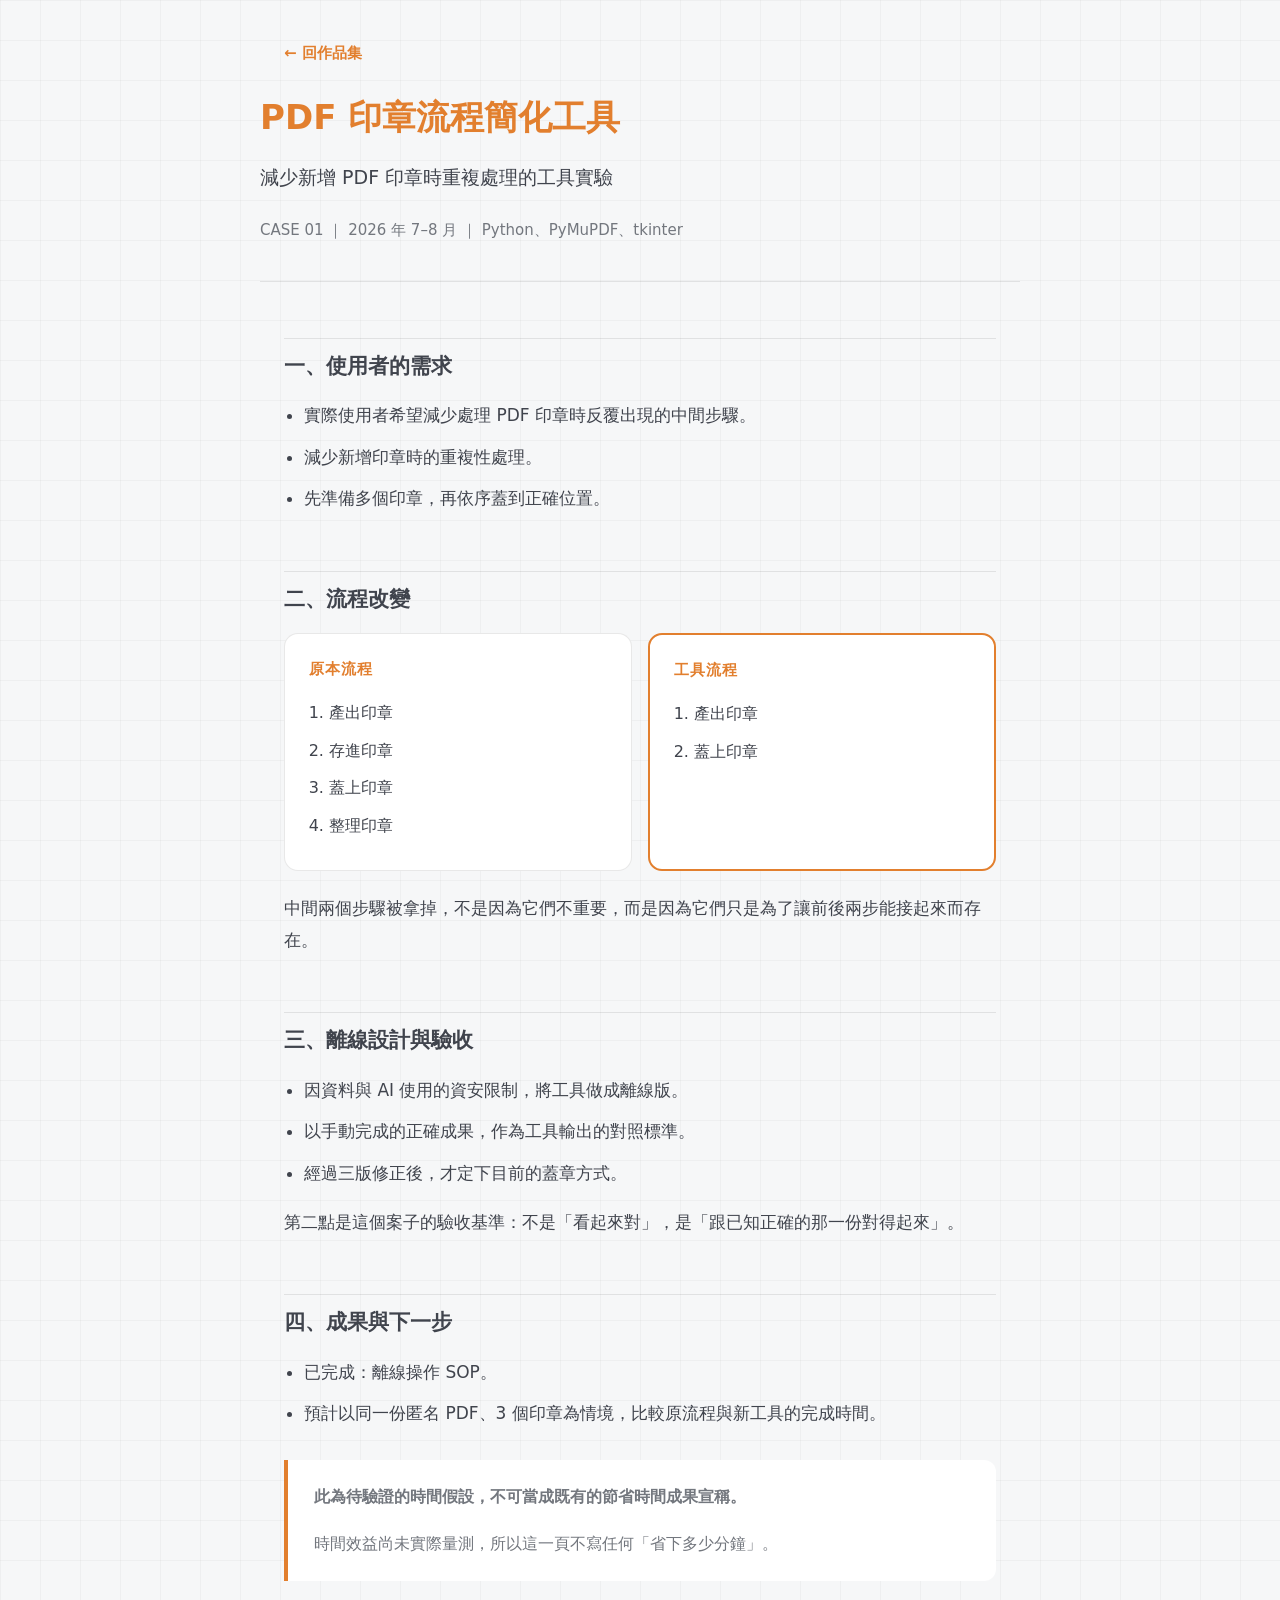
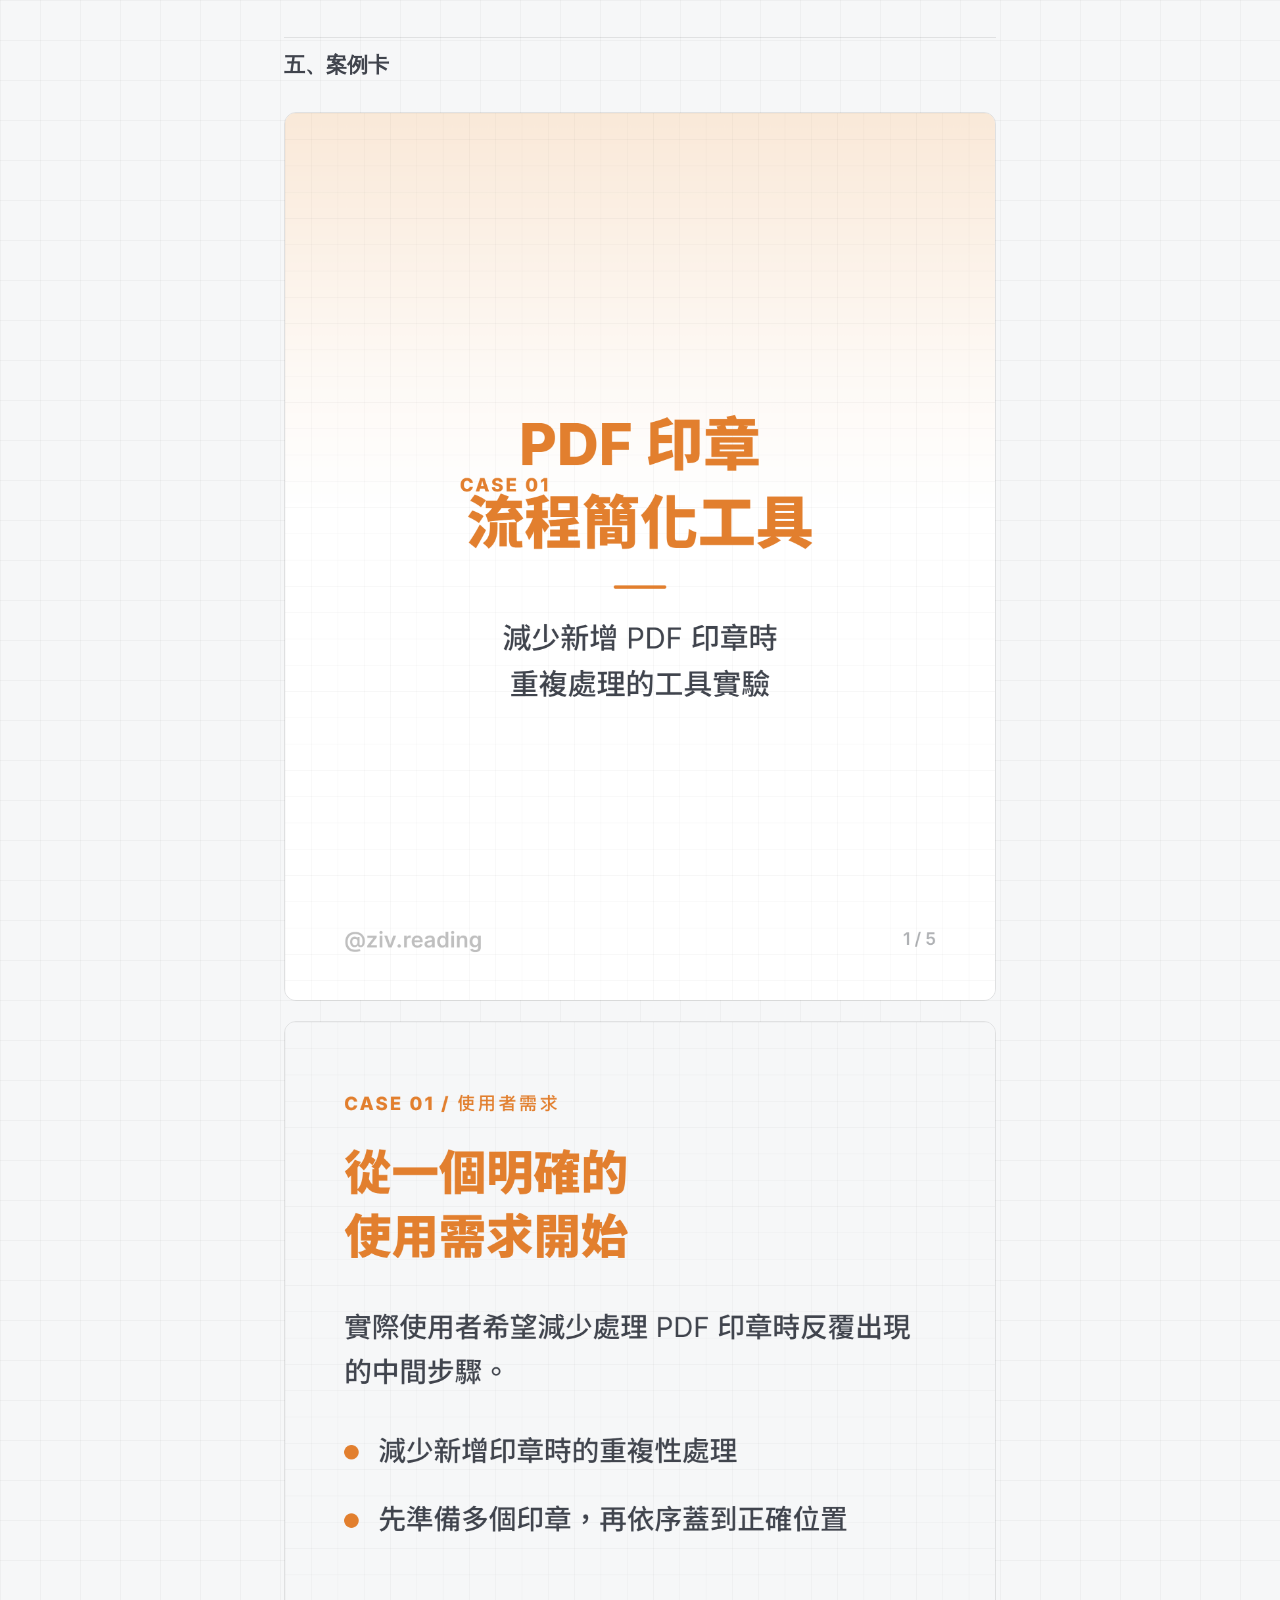
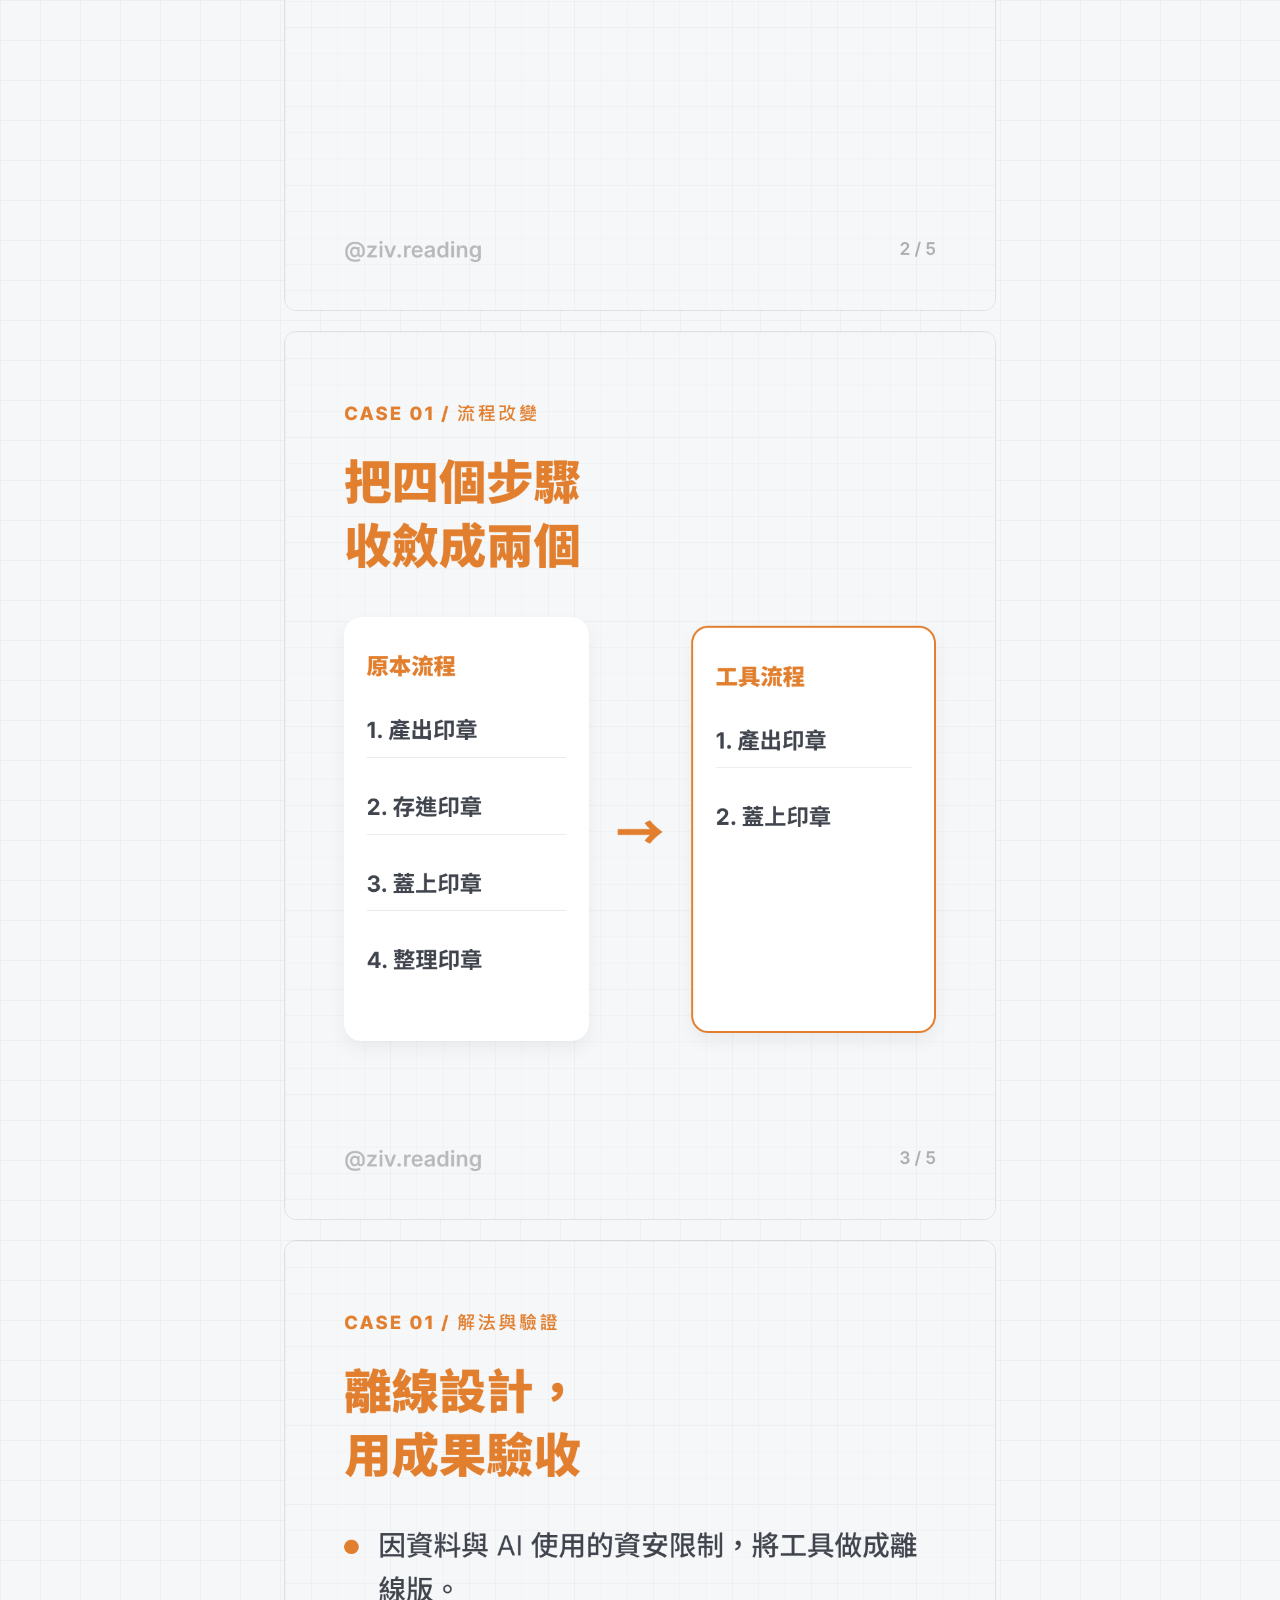
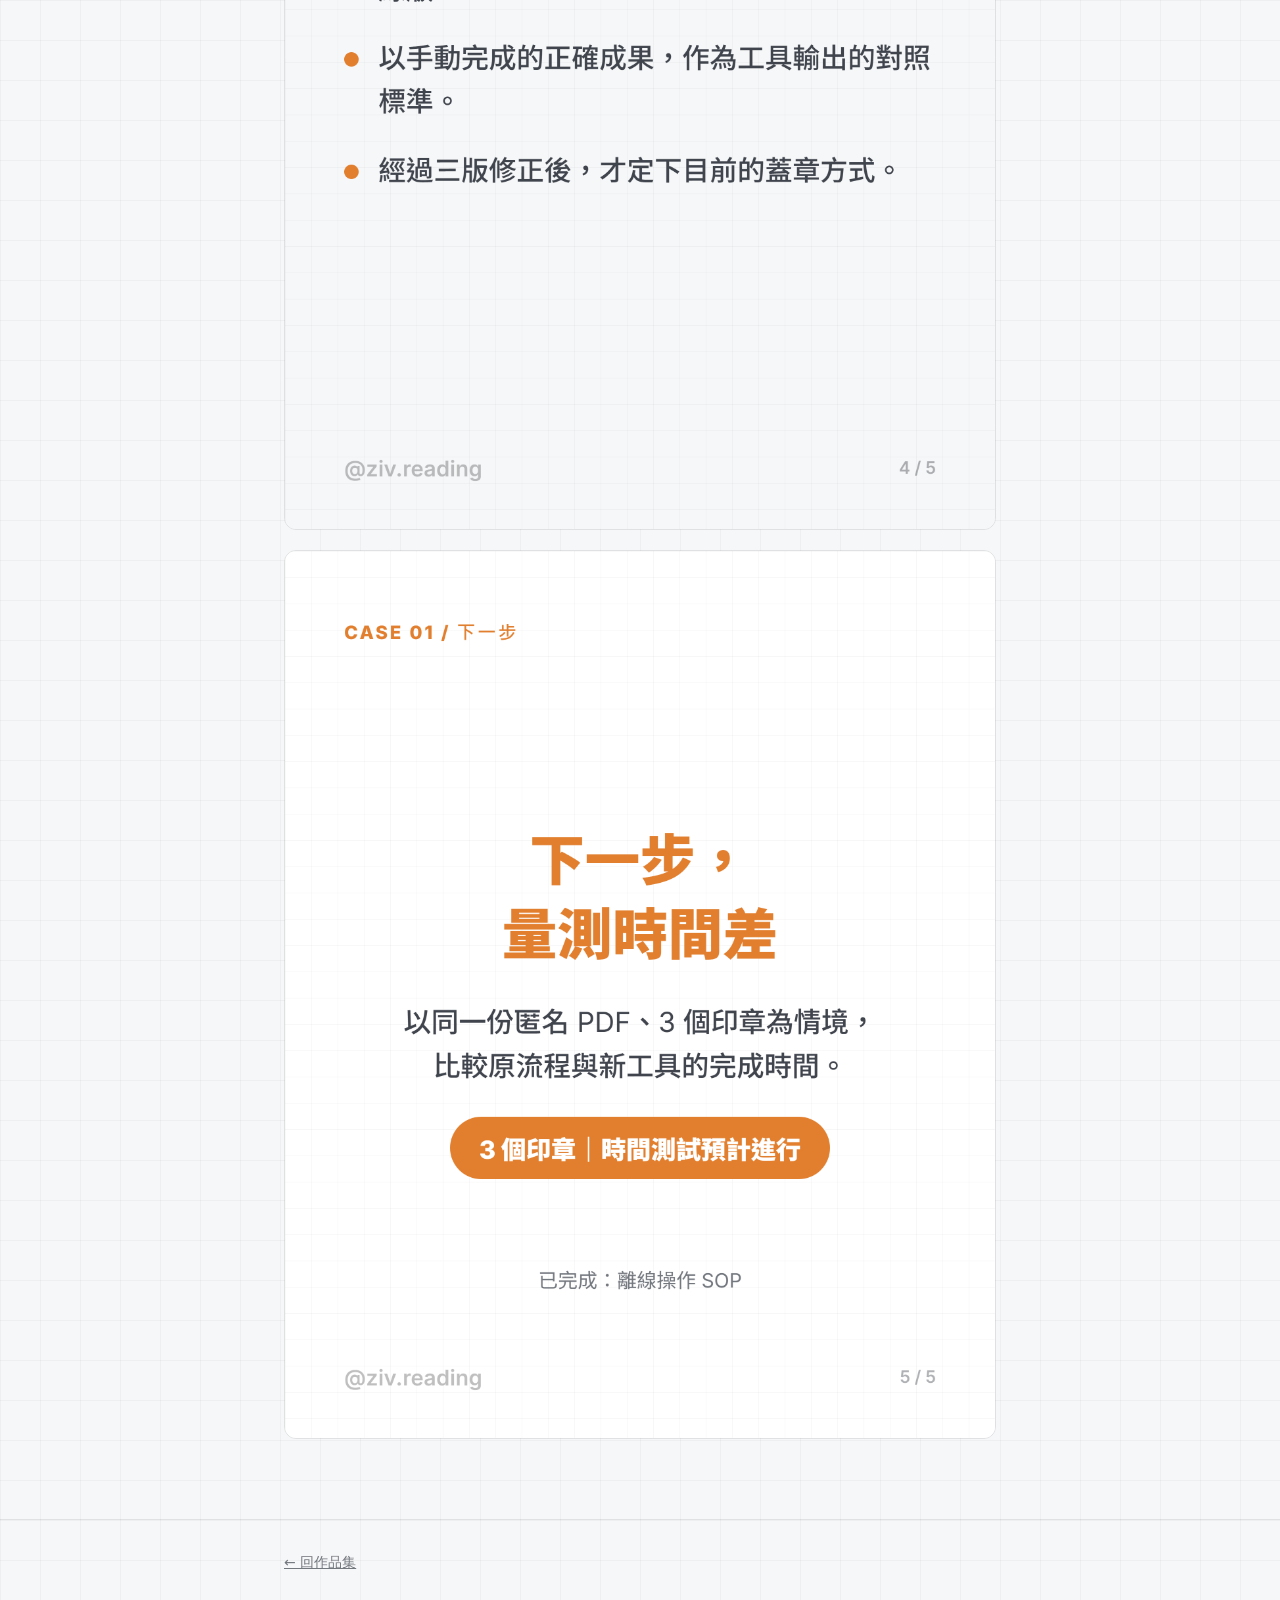
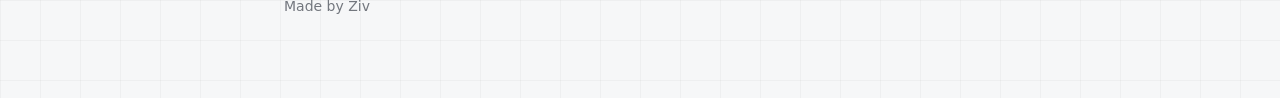
==== pdf-stamp.html @ 0f271b40 "site: 工具作品集首版 — 首頁 + CASE 01 PDF 印章流程簡化工具 第一版刻意只放一支工具，讓網站先真的上線。 內容全部取自已脫敏的案例卡文字（output/2026-08-08-PD" ====
<!DOCTYPE html>
<html lang="zh-Hant">
<head>
<meta charset="utf-8">
<meta name="viewport" content="width=device-width, initial-scale=1">
<title>PDF 印章流程簡化工具｜Ziv 工具作品集</title>
<meta name="description" content="減少新增 PDF 印章時重複處理的工具實驗：需求、流程改變、離線設計與驗收方式。">
<link rel="stylesheet" href="styles.css">
</head>
<body>

<div class="wrap">
  <a class="back" href="index.html">← 回作品集</a>
</div>

<header class="wrap art-head">
  <h1 class="art-title">PDF 印章流程簡化工具</h1>
  <p class="art-sub">減少新增 PDF 印章時重複處理的工具實驗</p>
  <p class="art-meta">CASE 01 ｜ 2026 年 7–8 月 ｜ Python、PyMuPDF、tkinter</p>
</header>

<main class="wrap">

  <h2>一、使用者的需求</h2>
  <ul>
    <li>實際使用者希望減少處理 PDF 印章時反覆出現的中間步驟。</li>
    <li>減少新增印章時的重複性處理。</li>
    <li>先準備多個印章，再依序蓋到正確位置。</li>
  </ul>

  <h2>二、流程改變</h2>
  <div class="flow-pair">
    <div class="flow-box">
      <h3>原本流程</h3>
      <ol>
        <li>產出印章</li>
        <li>存進印章</li>
        <li>蓋上印章</li>
        <li>整理印章</li>
      </ol>
    </div>
    <div class="flow-box now">
      <h3>工具流程</h3>
      <ol>
        <li>產出印章</li>
        <li>蓋上印章</li>
      </ol>
    </div>
  </div>
  <p>中間兩個步驟被拿掉，不是因為它們不重要，而是因為它們只是為了讓前後兩步能接起來而存在。</p>

  <h2>三、離線設計與驗收</h2>
  <ul>
    <li>因資料與 AI 使用的資安限制，將工具做成離線版。</li>
    <li>以手動完成的正確成果，作為工具輸出的對照標準。</li>
    <li>經過三版修正後，才定下目前的蓋章方式。</li>
  </ul>
  <p>第二點是這個案子的驗收基準：不是「看起來對」，是「跟已知正確的那一份對得起來」。</p>

  <h2>四、成果與下一步</h2>
  <ul>
    <li>已完成：離線操作 SOP。</li>
    <li>預計以同一份匿名 PDF、3 個印章為情境，比較原流程與新工具的完成時間。</li>
  </ul>

  <div class="caveat">
    <p><strong>此為待驗證的時間假設，不可當成既有的節省時間成果宣稱。</strong></p>
    <p>時間效益尚未實際量測，所以這一頁不寫任何「省下多少分鐘」。</p>
  </div>

  <h2>五、案例卡</h2>
  <div class="cards">
    <img src="cards/01-cover.png" alt="封面：PDF 印章流程簡化工具" loading="lazy">
    <img src="cards/02-needs.png" alt="使用者需求" loading="lazy">
    <img src="cards/03-flow.png" alt="流程改變：四步縮成兩步" loading="lazy">
    <img src="cards/04-verify.png" alt="解法與驗證" loading="lazy">
    <img src="cards/05-next.png" alt="成果與下一步" loading="lazy">
  </div>

</main>

<footer class="site-foot">
  <div class="wrap">
    <p><a href="index.html">← 回作品集</a></p>
    <p>Made by Ziv</p>
  </div>
</footer>

</body>
</html>
---- styles.css ----
/* 作品集網站｜橘白格線
   視覺沿用 2026-08-08 PDF 印章案例卡 (theme.css) */

:root {
  --orange: #E27F2E;
  --ink: #40444D;
  --muted: #73777e;
  --paper: #F6F7F8;
  --line: rgba(0, 0, 0, .09);
  --grid: rgba(0, 0, 0, .03);
  --max: 760px;
}

* { box-sizing: border-box; }

html { -webkit-text-size-adjust: 100%; }

body {
  margin: 0;
  background: var(--paper);
  background-image:
    linear-gradient(var(--grid) 1px, transparent 1px),
    linear-gradient(90deg, var(--grid) 1px, transparent 1px);
  background-size: 40px 40px;
  color: var(--ink);
  font-family: system-ui, -apple-system, "Segoe UI", "Noto Sans TC",
               "Microsoft JhengHei", sans-serif;
  font-size: 17px;
  line-height: 1.85;
}

.wrap { max-width: var(--max); margin: 0 auto; padding: 0 24px; }

/* ---------- header ---------- */

.site-head {
  padding: 64px 0 40px;
  border-bottom: 1px solid var(--line);
}

.site-name {
  margin: 0;
  color: var(--orange);
  font-size: 15px;
  font-weight: 800;
  letter-spacing: .16em;
}

.site-lead {
  margin: 26px 0 0;
  font-size: 25px;
  font-weight: 700;
  line-height: 1.6;
}

.site-sub {
  margin: 16px 0 0;
  color: var(--muted);
  font-size: 16px;
}

/* ---------- case list ---------- */

.section-label {
  margin: 56px 0 20px;
  color: var(--orange);
  font-size: 13px;
  font-weight: 800;
  letter-spacing: .16em;
}

.case {
  display: block;
  padding: 28px 30px;
  border: 1px solid var(--line);
  border-left: 4px solid var(--orange);
  border-radius: 14px;
  background: #fff;
  color: inherit;
  text-decoration: none;
  box-shadow: 0 10px 24px rgba(0, 0, 0, .04);
  transition: transform .15s ease, box-shadow .15s ease;
}

.case:hover,
.case:focus-visible {
  transform: translateY(-2px);
  box-shadow: 0 16px 32px rgba(0, 0, 0, .08);
}

.case-no { color: var(--orange); font-size: 13px; font-weight: 800; letter-spacing: .12em; }
.case-title { margin: 10px 0 0; font-size: 22px; font-weight: 800; line-height: 1.5; }
.case-desc { margin: 12px 0 0; color: var(--muted); font-size: 16px; }
.case-more { margin: 18px 0 0; color: var(--orange); font-size: 15px; font-weight: 700; }

.pending {
  margin: 20px 0 0;
  padding: 20px 24px;
  border: 1px dashed var(--line);
  border-radius: 14px;
  color: var(--muted);
  font-size: 15px;
}

/* ---------- article ---------- */

.back {
  display: inline-block;
  margin: 40px 0 0;
  color: var(--orange);
  font-size: 15px;
  font-weight: 700;
  text-decoration: none;
}

.back:hover { text-decoration: underline; }

.art-head { padding: 26px 0 36px; border-bottom: 1px solid var(--line); }
.art-title { margin: 0; color: var(--orange); font-size: 34px; font-weight: 900; line-height: 1.4; }
.art-sub { margin: 18px 0 0; font-size: 19px; font-weight: 500; }
.art-meta { margin: 22px 0 0; color: var(--muted); font-size: 15px; }

h2 {
  margin: 56px 0 18px;
  padding-top: 12px;
  border-top: 1px solid var(--line);
  font-size: 21px;
  font-weight: 800;
  line-height: 1.5;
}

p { margin: 0 0 18px; }

ul { margin: 0 0 18px; padding-left: 20px; }
li { margin: 0 0 10px; }

strong { font-weight: 800; }

.flow-pair {
  display: grid;
  grid-template-columns: 1fr 1fr;
  gap: 16px;
  margin: 0 0 22px;
}

.flow-box {
  padding: 22px 24px;
  border: 1px solid var(--line);
  border-radius: 14px;
  background: #fff;
}

.flow-box.now { border: 2px solid var(--orange); }
.flow-box h3 { margin: 0 0 14px; color: var(--orange); font-size: 15px; font-weight: 800; letter-spacing: .06em; }
.flow-box ol { margin: 0; padding-left: 20px; font-size: 16px; }
.flow-box li { margin: 0 0 8px; }

.cards { margin: 30px 0 0; }

.cards img {
  display: block;
  width: 100%;
  height: auto;
  margin: 0 0 20px;
  border: 1px solid var(--line);
  border-radius: 12px;
}

.caveat {
  margin: 30px 0 0;
  padding: 22px 26px;
  border-left: 4px solid var(--orange);
  border-radius: 0 12px 12px 0;
  background: #fff;
  color: var(--muted);
  font-size: 16px;
}

.caveat p:last-child { margin-bottom: 0; }

/* ---------- footer ---------- */

.site-foot {
  margin: 80px 0 0;
  padding: 30px 0 60px;
  border-top: 1px solid var(--line);
  color: var(--muted);
  font-size: 14px;
}

.site-foot a { color: var(--muted); }

@media (max-width: 640px) {
  body { font-size: 16px; }
  .site-head { padding: 44px 0 30px; }
  .site-lead { font-size: 21px; }
  .art-title { font-size: 27px; }
  .flow-pair { grid-template-columns: 1fr; }
}
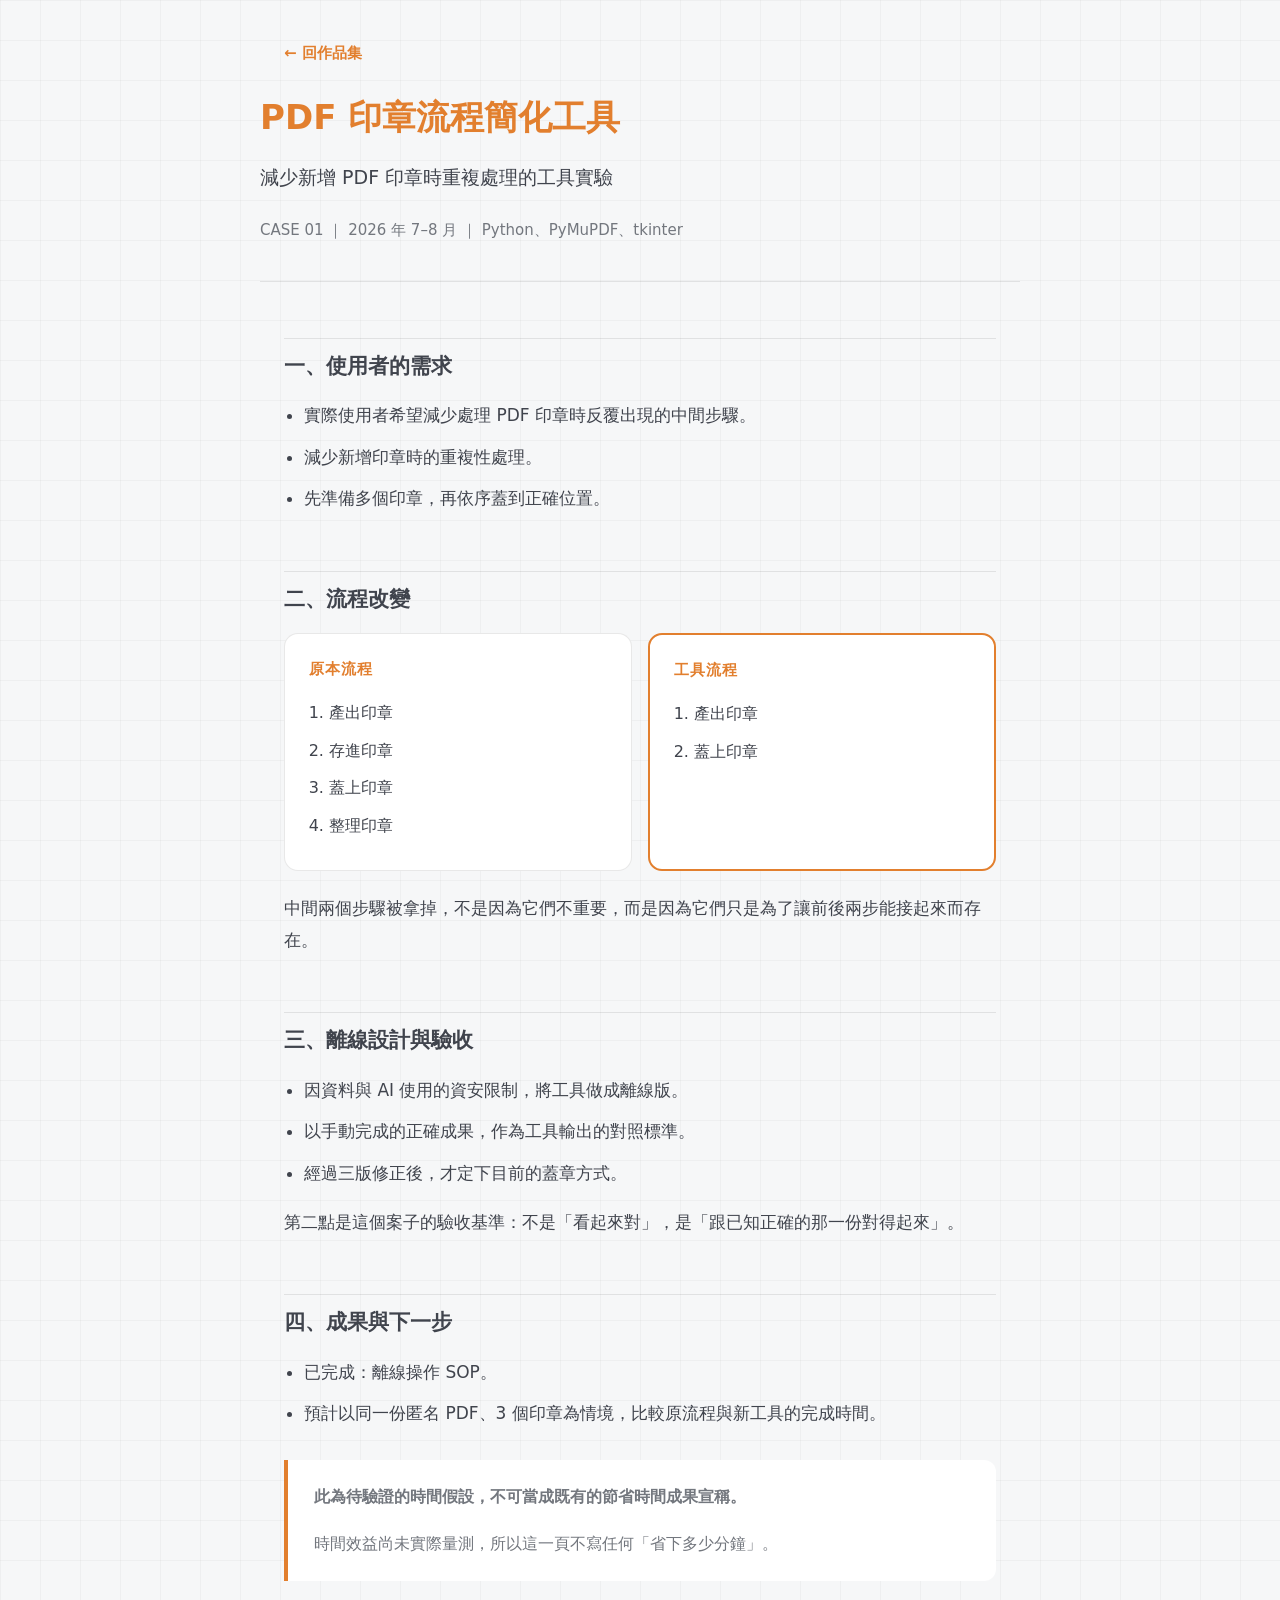
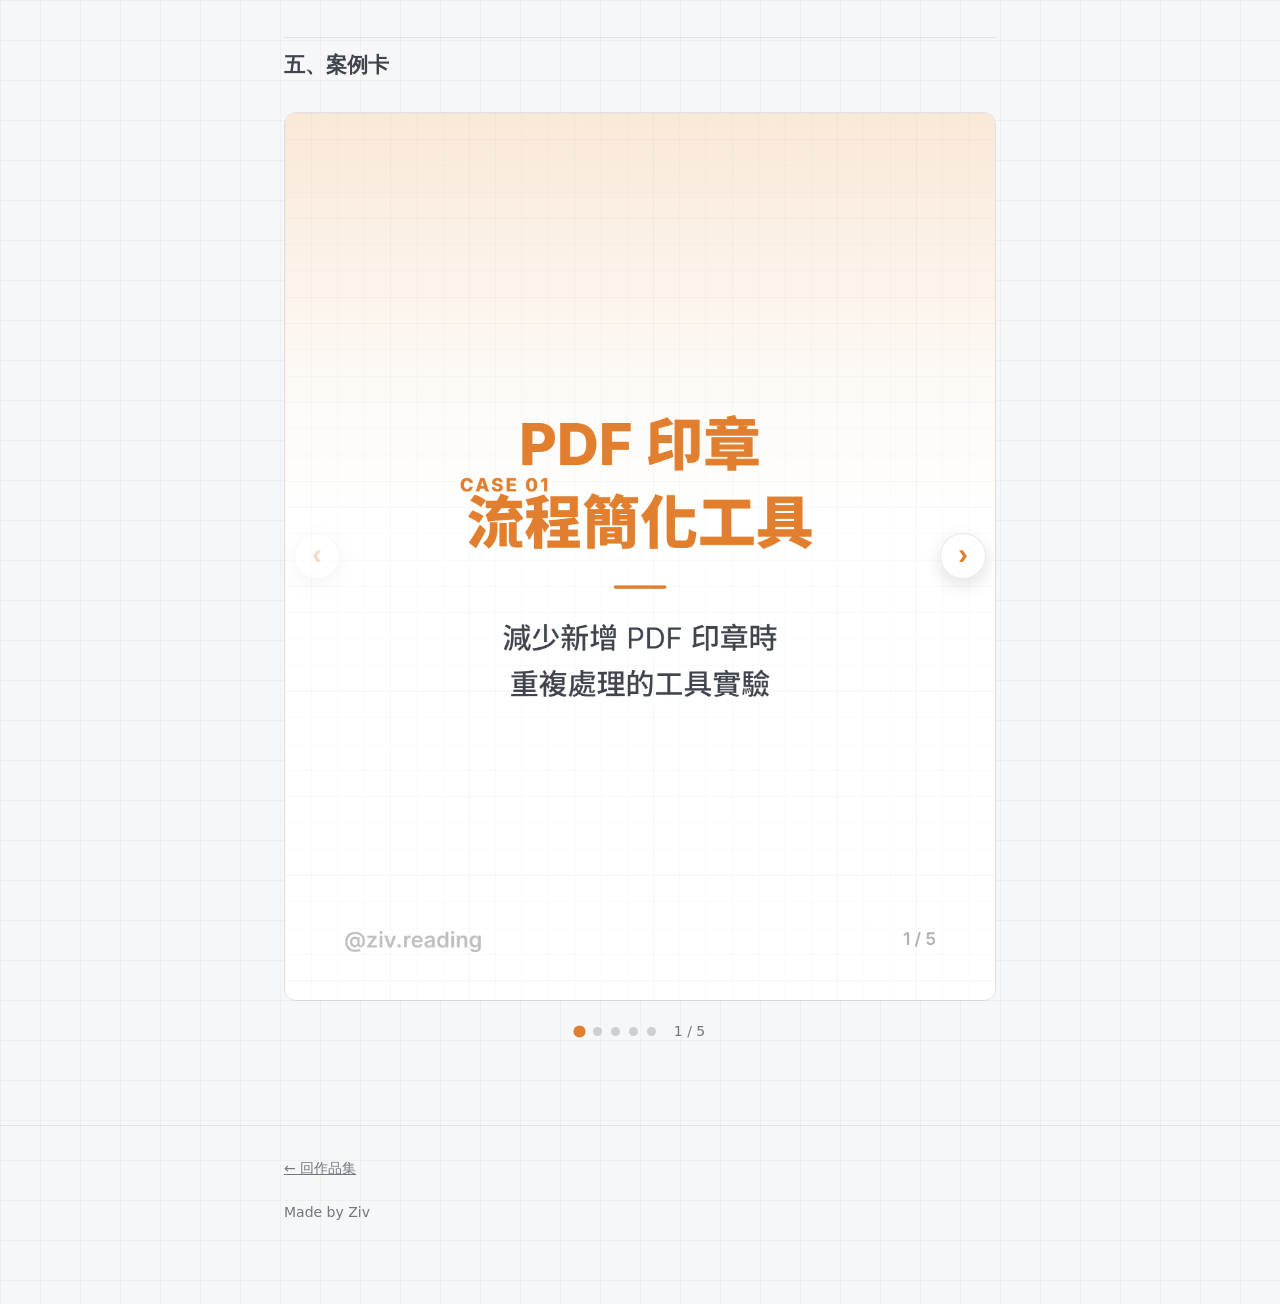
==== commit 502a4a26: "site: 案例卡改成可左右翻的輪播 左右箭頭＋圓點＋鍵盤左右鍵＋手機手指滑；第 1／第 5 張到底停用不繞回 （5 張有敘事順序，從封面直接跳到「下一步」會讀壞）。  不使用瀏覽器內建的平滑捲動：s" ====
--- a/pdf-stamp.html
+++ b/pdf-stamp.html
@@ -69,15 +69,129 @@
   </div>
 
   <h2>五、案例卡</h2>
-  <div class="cards">
-    <img src="cards/01-cover.png" alt="封面：PDF 印章流程簡化工具" loading="lazy">
-    <img src="cards/02-needs.png" alt="使用者需求" loading="lazy">
-    <img src="cards/03-flow.png" alt="流程改變：四步縮成兩步" loading="lazy">
-    <img src="cards/04-verify.png" alt="解法與驗證" loading="lazy">
-    <img src="cards/05-next.png" alt="成果與下一步" loading="lazy">
+
+  <div class="carousel" id="cardDeck">
+    <div class="carousel-frame">
+      <button class="nav prev" type="button" aria-label="上一張">‹</button>
+
+      <div class="track" tabindex="0" role="group" aria-roledescription="輪播" aria-label="案例卡">
+        <!-- 輪播不用 lazy：翻到下一張才開始抓圖，會先閃一格空白 -->
+        <figure class="slide"><img src="cards/01-cover.png" alt="封面：PDF 印章流程簡化工具" decoding="async"></figure>
+        <figure class="slide"><img src="cards/02-needs.png" alt="使用者需求" decoding="async"></figure>
+        <figure class="slide"><img src="cards/03-flow.png" alt="流程改變：四步縮成兩步" decoding="async"></figure>
+        <figure class="slide"><img src="cards/04-verify.png" alt="解法與驗證" decoding="async"></figure>
+        <figure class="slide"><img src="cards/05-next.png" alt="成果與下一步" decoding="async"></figure>
+      </div>
+
+      <button class="nav next" type="button" aria-label="下一張">›</button>
+    </div>
+
+    <div class="carousel-foot">
+      <div class="dots" role="tablist" aria-label="選擇案例卡"></div>
+      <p class="counter" aria-live="polite"><span class="cur">1</span> / <span class="total">5</span></p>
+    </div>
   </div>
 
 </main>
+
+<script>
+(function () {
+  var deck = document.getElementById('cardDeck');
+  if (!deck) return;
+
+  var track  = deck.querySelector('.track');
+  var slides = Array.prototype.slice.call(deck.querySelectorAll('.slide'));
+  var prev   = deck.querySelector('.prev');
+  var next   = deck.querySelector('.next');
+  var dotBox = deck.querySelector('.dots');
+  var curEl  = deck.querySelector('.cur');
+  var index  = 0;
+
+  deck.querySelector('.total').textContent = slides.length;
+
+  // 沒有 JS 時是一排可捲動的卡，有 JS 才長出控制項
+  deck.classList.add('is-live');
+
+  var dots = slides.map(function (_, i) {
+    var d = document.createElement('button');
+    d.type = 'button';
+    d.className = 'dot';
+    d.setAttribute('role', 'tab');
+    d.setAttribute('aria-label', '第 ' + (i + 1) + ' 張');
+    d.addEventListener('click', function () { go(i); });
+    dotBox.appendChild(d);
+    return d;
+  });
+
+  // 不用 scrollTo({behavior:'smooth'})，也不用 CSS scroll-behavior——
+  // 兩者在部分環境會靜默不執行，結果是圓點換了、圖片沒動。
+  // 這裡每一格自己寫入 scrollLeft，動不動得了不看瀏覽器臉色。
+  var slide = null;
+  var reduce = window.matchMedia && window.matchMedia('(prefers-reduced-motion: reduce)').matches;
+
+  function glide(to) {
+    if (slide) cancelAnimationFrame(slide);
+    var from = track.scrollLeft;
+    var dist = to - from;
+
+    // 動畫跑不動的情況一律直接就位：分頁在背景時 rAF 不發生，
+    // 若還等它跑完，圓點會換而圖片不動——寧可少一段滑順也不能不動
+    var cannotAnimate = reduce || document.hidden || !window.requestAnimationFrame;
+    if (cannotAnimate || Math.abs(dist) < 2) { track.scrollLeft = to; return; }
+
+    var t0 = performance.now();
+    var dur = 320;
+    (function step(now) {
+      var p = Math.min(1, (now - t0) / dur);
+      var e = p < .5 ? 4 * p * p * p : 1 - Math.pow(-2 * p + 2, 3) / 2; // easeInOutCubic
+      track.scrollLeft = from + dist * e;
+      if (p < 1) { slide = requestAnimationFrame(step); }
+      else { track.scrollLeft = to; }   // 收尾一定落在整數位置
+    })(t0);
+  }
+
+  function go(i) {
+    index = Math.max(0, Math.min(slides.length - 1, i));
+    glide(slides[index].offsetLeft - track.offsetLeft);
+    paint();
+  }
+
+  function paint() {
+    dots.forEach(function (d, i) {
+      d.classList.toggle('on', i === index);
+      d.setAttribute('aria-selected', i === index);
+    });
+    curEl.textContent = index + 1;
+    prev.disabled = index === 0;
+    next.disabled = index === slides.length - 1;
+  }
+
+  prev.addEventListener('click', function () { go(index - 1); });
+  next.addEventListener('click', function () { go(index + 1); });
+
+  track.addEventListener('keydown', function (e) {
+    if (e.key === 'ArrowLeft')  { e.preventDefault(); go(index - 1); }
+    if (e.key === 'ArrowRight') { e.preventDefault(); go(index + 1); }
+  });
+
+  // 手指滑動／觸控板由瀏覽器原生 scroll-snap 處理，這裡只負責把位置讀回來
+  var idle;
+  track.addEventListener('scroll', function () {
+    clearTimeout(idle);
+    idle = setTimeout(function () {
+      var mid = track.scrollLeft + track.clientWidth / 2;
+      var near = 0, best = Infinity;
+      slides.forEach(function (s, i) {
+        var c = s.offsetLeft - track.offsetLeft + s.clientWidth / 2;
+        if (Math.abs(c - mid) < best) { best = Math.abs(c - mid); near = i; }
+      });
+      if (near !== index) { index = near; paint(); }
+    }, 90);
+  }, { passive: true });
+
+  paint();
+})();
+</script>
 
 <footer class="site-foot">
   <div class="wrap">
--- a/styles.css
+++ b/styles.css
@@ -155,15 +155,108 @@
 .flow-box ol { margin: 0; padding-left: 20px; font-size: 16px; }
 .flow-box li { margin: 0 0 8px; }
 
-.cards { margin: 30px 0 0; }
-
-.cards img {
+/* ---------- 案例卡輪播 ---------- */
+
+.carousel { margin: 30px 0 0; }
+
+.carousel-frame { position: relative; }
+
+.track {
+  display: flex;
+  gap: 16px;
+  overflow-x: auto;
+  scroll-snap-type: x mandatory;
+  scrollbar-width: none;
+  outline: none;
+  -webkit-overflow-scrolling: touch;
+}
+
+.track::-webkit-scrollbar { display: none; }
+
+.track:focus-visible { box-shadow: 0 0 0 3px rgba(226, 127, 46, .35); border-radius: 12px; }
+
+.slide {
+  flex: 0 0 100%;
+  margin: 0;
+  scroll-snap-align: center;
+}
+
+.slide img {
   display: block;
   width: 100%;
   height: auto;
-  margin: 0 0 20px;
   border: 1px solid var(--line);
   border-radius: 12px;
+}
+
+/* 沒有 JS 時退回「一排可左右捲的卡」，控制項不出現 */
+.nav, .carousel-foot { display: none; }
+
+.is-live .nav { display: flex; }
+.is-live .carousel-foot { display: flex; }
+
+.nav {
+  position: absolute;
+  top: 50%;
+  z-index: 2;
+  width: 46px;
+  height: 46px;
+  transform: translateY(-50%);
+  align-items: center;
+  justify-content: center;
+  padding: 0 0 4px;
+  border: 1px solid var(--line);
+  border-radius: 50%;
+  background: rgba(255, 255, 255, .94);
+  color: var(--orange);
+  font-size: 30px;
+  font-weight: 700;
+  line-height: 1;
+  cursor: pointer;
+  box-shadow: 0 6px 18px rgba(0, 0, 0, .12);
+  transition: transform .15s ease, opacity .15s ease;
+}
+
+.nav:hover:not(:disabled) { transform: translateY(-50%) scale(1.08); }
+.nav:disabled { opacity: .28; cursor: default; }
+/* 箭頭壓在卡片邊緣內側，不要掛在框外——
+   框外在寬螢幕看得到，視窗一窄就被裁掉 */
+.nav.prev { left: 10px; }
+.nav.next { right: 10px; }
+
+.carousel-foot {
+  margin: 18px 0 0;
+  align-items: center;
+  justify-content: center;
+  gap: 18px;
+}
+
+.dots { display: flex; gap: 9px; }
+
+.dot {
+  width: 9px;
+  height: 9px;
+  padding: 0;
+  border: 0;
+  border-radius: 50%;
+  background: rgba(64, 68, 77, .22);
+  cursor: pointer;
+  transition: background .15s ease, transform .15s ease;
+}
+
+.dot:hover { background: rgba(64, 68, 77, .4); }
+.dot.on { background: var(--orange); transform: scale(1.35); }
+
+.counter { margin: 0; color: var(--muted); font-size: 14px; font-variant-numeric: tabular-nums; }
+
+@media (max-width: 640px) {
+  .nav.prev { left: 4px; }
+  .nav.next { right: 4px; }
+}
+
+@media (prefers-reduced-motion: reduce) {
+  .nav { transition: none; }
+  .dot { transition: none; }
 }
 
 .caveat {
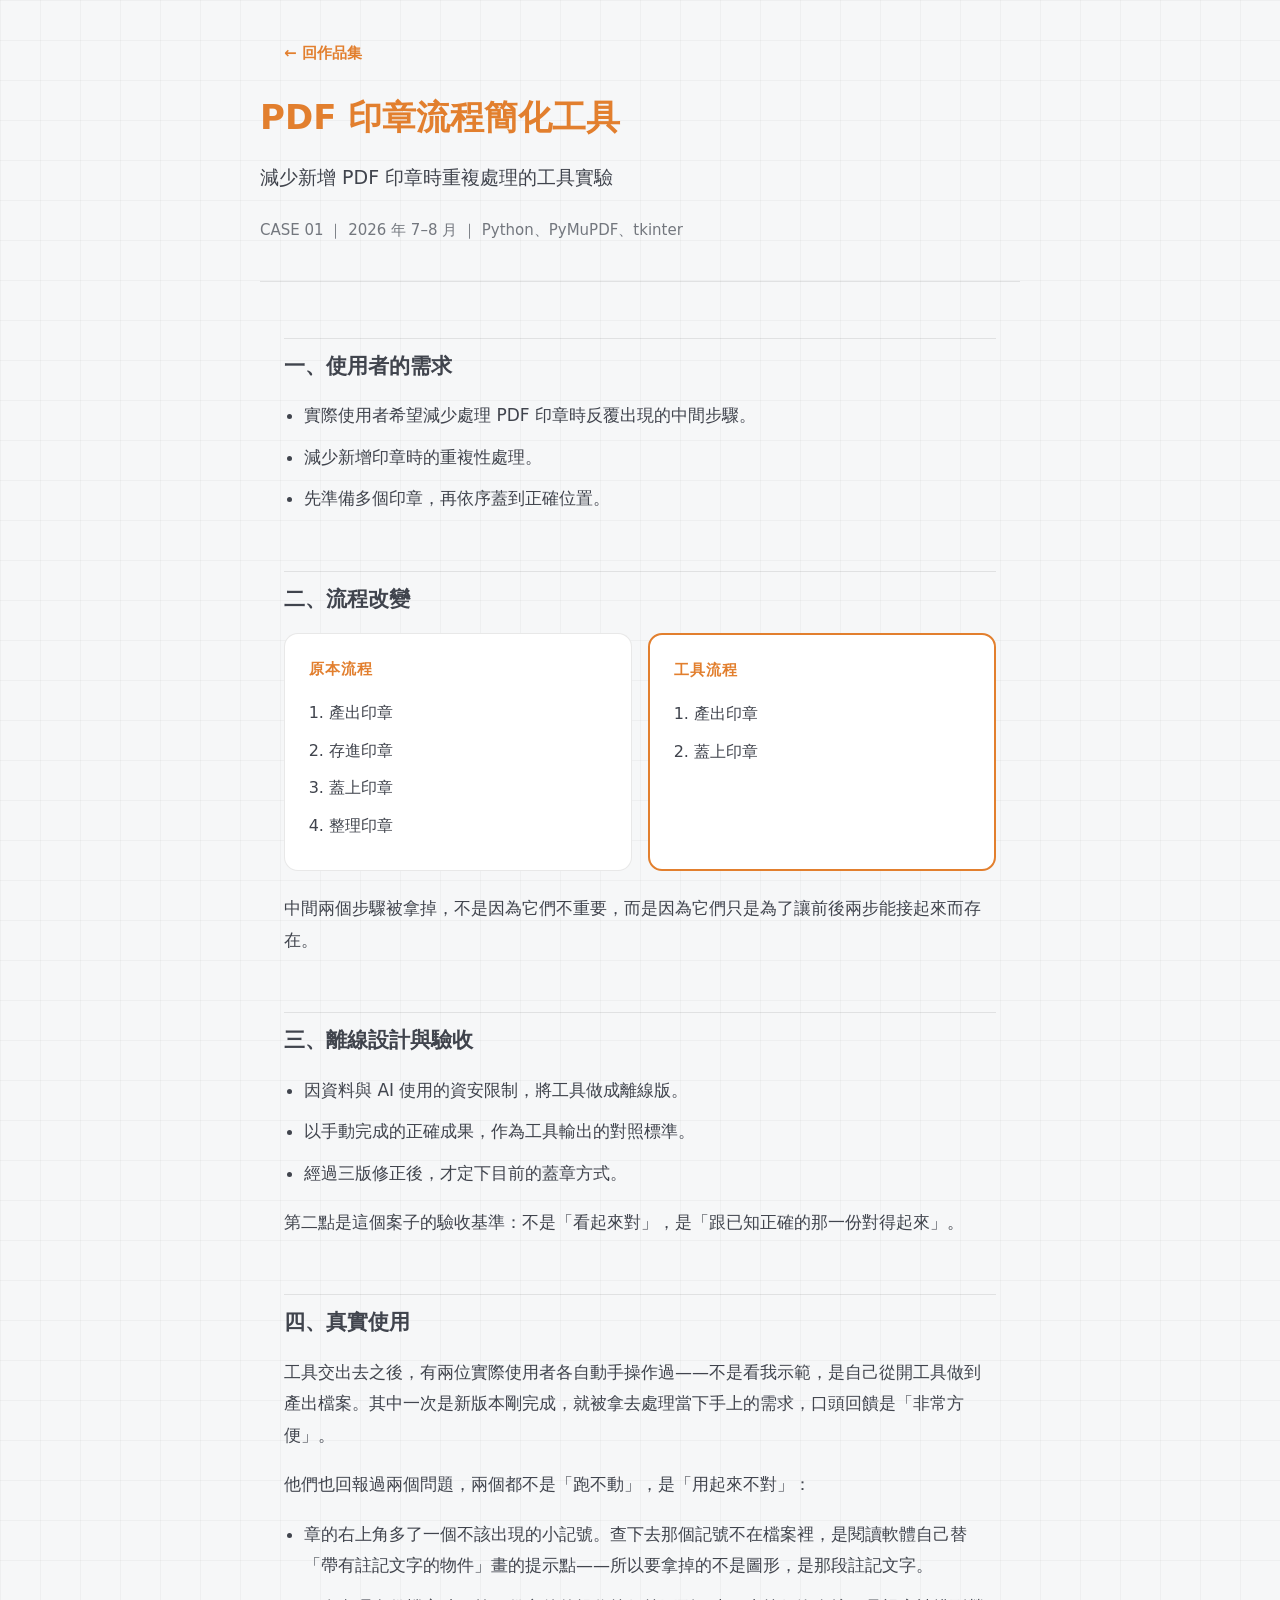
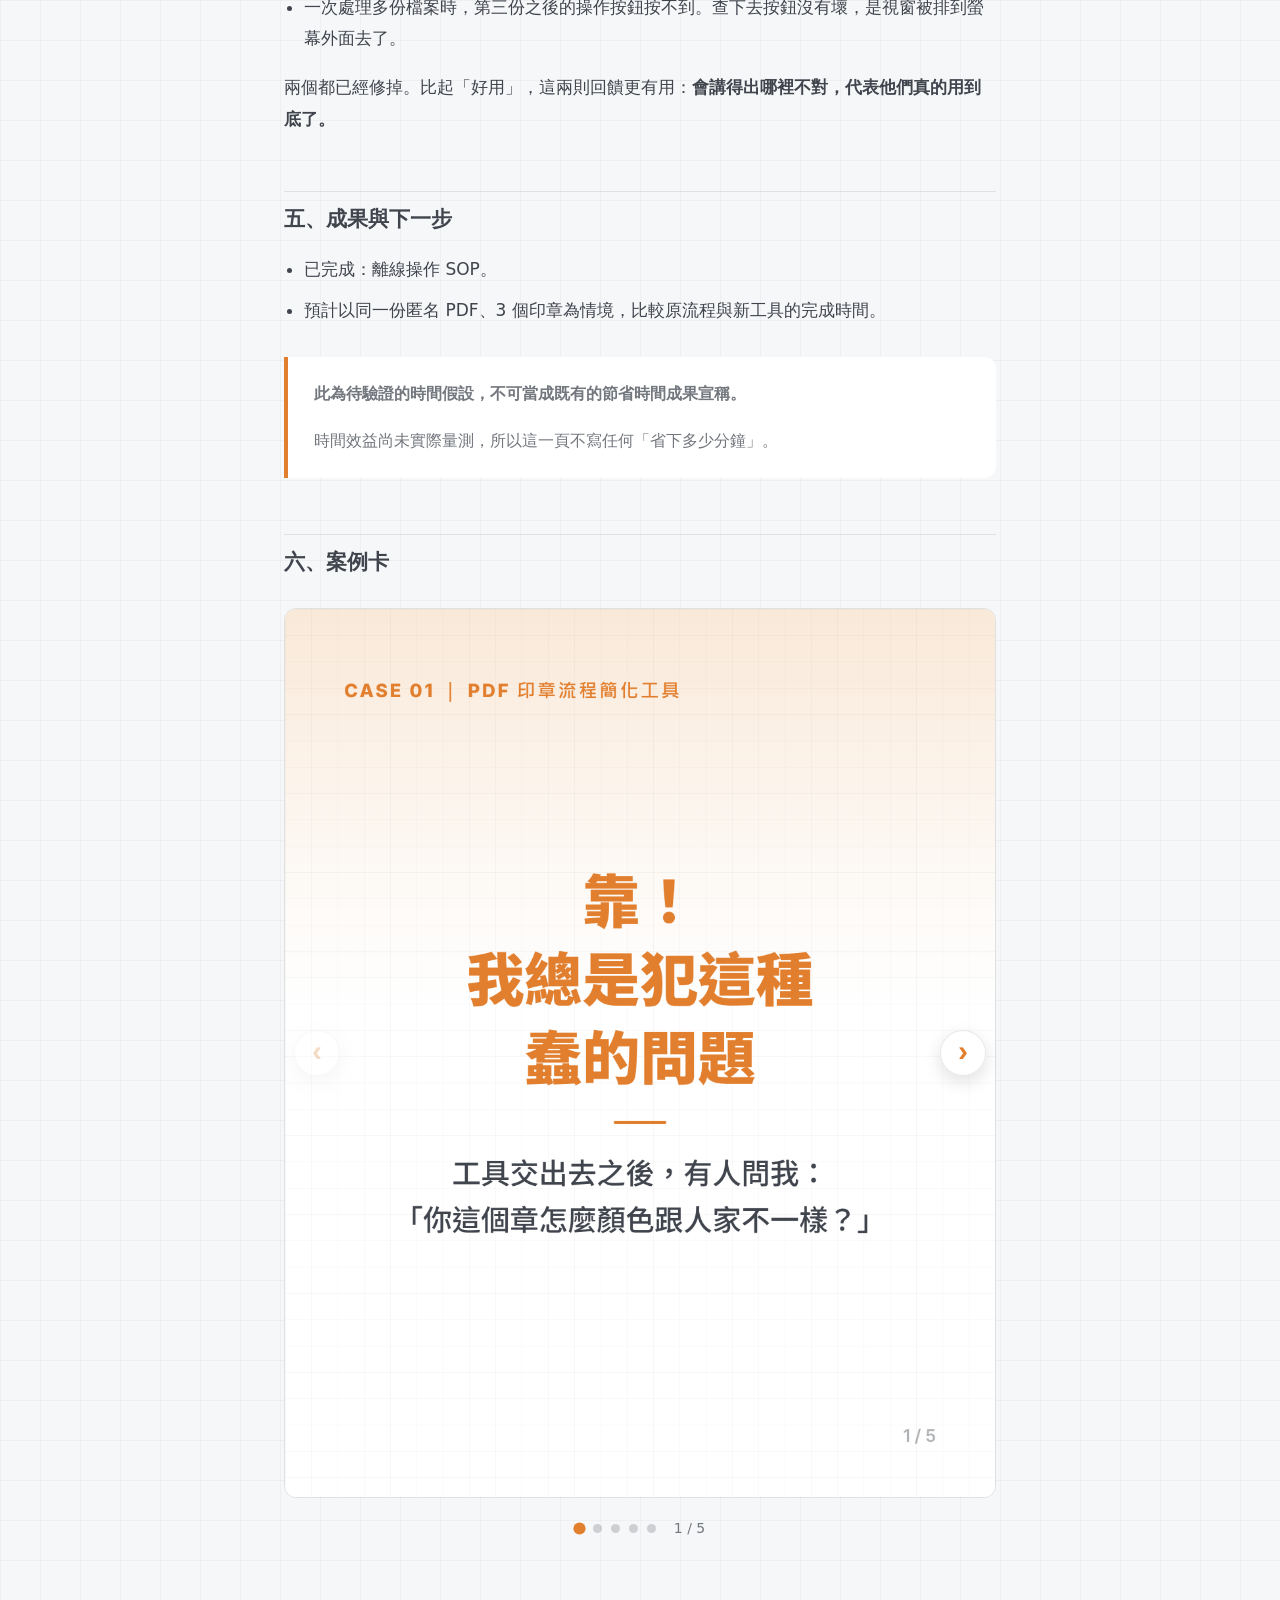
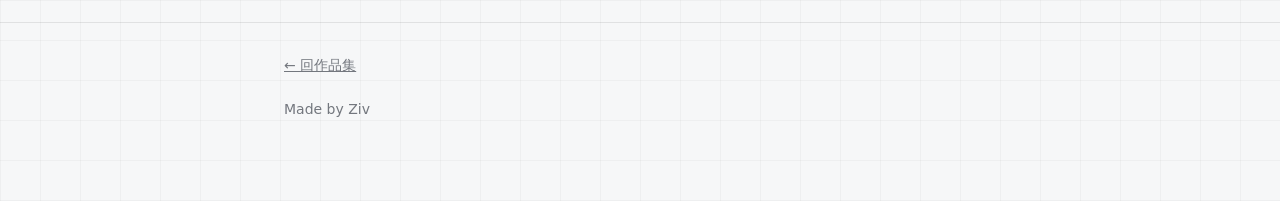
==== commit 3295eb12: "CASE 01 補「四、真實使用」段 兩位實際使用者實際操作過的紀錄，以及他們回報的兩個問題 （章的小記號、多份時按鈕按不到）與各自的真正成因。 原本的四、五順延成五、六。  身分一律寫成「實際使用者" ====
--- a/pdf-stamp.html
+++ b/pdf-stamp.html
@@ -57,7 +57,19 @@
   </ul>
   <p>第二點是這個案子的驗收基準：不是「看起來對」，是「跟已知正確的那一份對得起來」。</p>
 
-  <h2>四、成果與下一步</h2>
+  <h2>四、真實使用</h2>
+
+  <p>工具交出去之後，有兩位實際使用者各自動手操作過——不是看我示範，是自己從開工具做到產出檔案。其中一次是新版本剛完成，就被拿去處理當下手上的需求，口頭回饋是「非常方便」。</p>
+
+  <p>他們也回報過兩個問題，兩個都不是「跑不動」，是「用起來不對」：</p>
+  <ul>
+    <li>章的右上角多了一個不該出現的小記號。查下去那個記號不在檔案裡，是閱讀軟體自己替「帶有註記文字的物件」畫的提示點——所以要拿掉的不是圖形，是那段註記文字。</li>
+    <li>一次處理多份檔案時，第三份之後的操作按鈕按不到。查下去按鈕沒有壞，是視窗被排到螢幕外面去了。</li>
+  </ul>
+
+  <p>兩個都已經修掉。比起「好用」，這兩則回饋更有用：<strong>會講得出哪裡不對，代表他們真的用到底了。</strong></p>
+
+  <h2>五、成果與下一步</h2>
   <ul>
     <li>已完成：離線操作 SOP。</li>
     <li>預計以同一份匿名 PDF、3 個印章為情境，比較原流程與新工具的完成時間。</li>
@@ -68,7 +80,7 @@
     <p>時間效益尚未實際量測，所以這一頁不寫任何「省下多少分鐘」。</p>
   </div>
 
-  <h2>五、案例卡</h2>
+  <h2>六、案例卡</h2>
 
   <div class="carousel" id="cardDeck">
     <div class="carousel-frame">
--- a/styles.css
+++ b/styles.css
@@ -259,6 +259,62 @@
   .dot { transition: none; }
 }
 
+/* ---------- 本人原話 ----------
+   排版順序刻意是「先放他的話，其他繞著它排」。
+   2026-08-11 的教訓：先排 AI 寫的草稿、再把他的話補進空位，
+   他的話就永遠變成配角（案例卡 01/04 都踩過）。所以這一塊字級要大於正文。 */
+
+.saying {
+  margin: 26px 0;
+  padding: 4px 0 4px 24px;
+  border-left: 4px solid var(--orange);
+  font-size: 20px;
+  font-weight: 600;
+  line-height: 1.75;
+}
+
+.saying + .saying { margin-top: 20px; }
+
+.saying-label {
+  margin: 30px 0 0;
+  color: var(--orange);
+  font-size: 13px;
+  font-weight: 800;
+  letter-spacing: .14em;
+}
+
+/* 量測數字降級用：是收據，不是主角 */
+.footnote {
+  margin: 18px 0 0;
+  padding: 16px 20px;
+  border: 1px solid var(--line);
+  border-radius: 12px;
+  background: #fff;
+  color: var(--muted);
+  font-size: 14px;
+  line-height: 1.9;
+}
+
+.footnote ul { margin: 0; padding-left: 18px; }
+.footnote li { margin: 0 0 6px; }
+.footnote li:last-child { margin-bottom: 0; }
+
+/* 單次數字，刻意不做成大字報 */
+.figure {
+  display: inline-block;
+  margin: 4px 0 0;
+  padding: 8px 16px;
+  border: 1px solid var(--orange);
+  border-radius: 999px;
+  color: var(--orange);
+  font-size: 16px;
+  font-weight: 800;
+}
+
+@media (max-width: 640px) {
+  .saying { font-size: 18px; padding-left: 18px; }
+}
+
 .caveat {
   margin: 30px 0 0;
   padding: 22px 26px;
